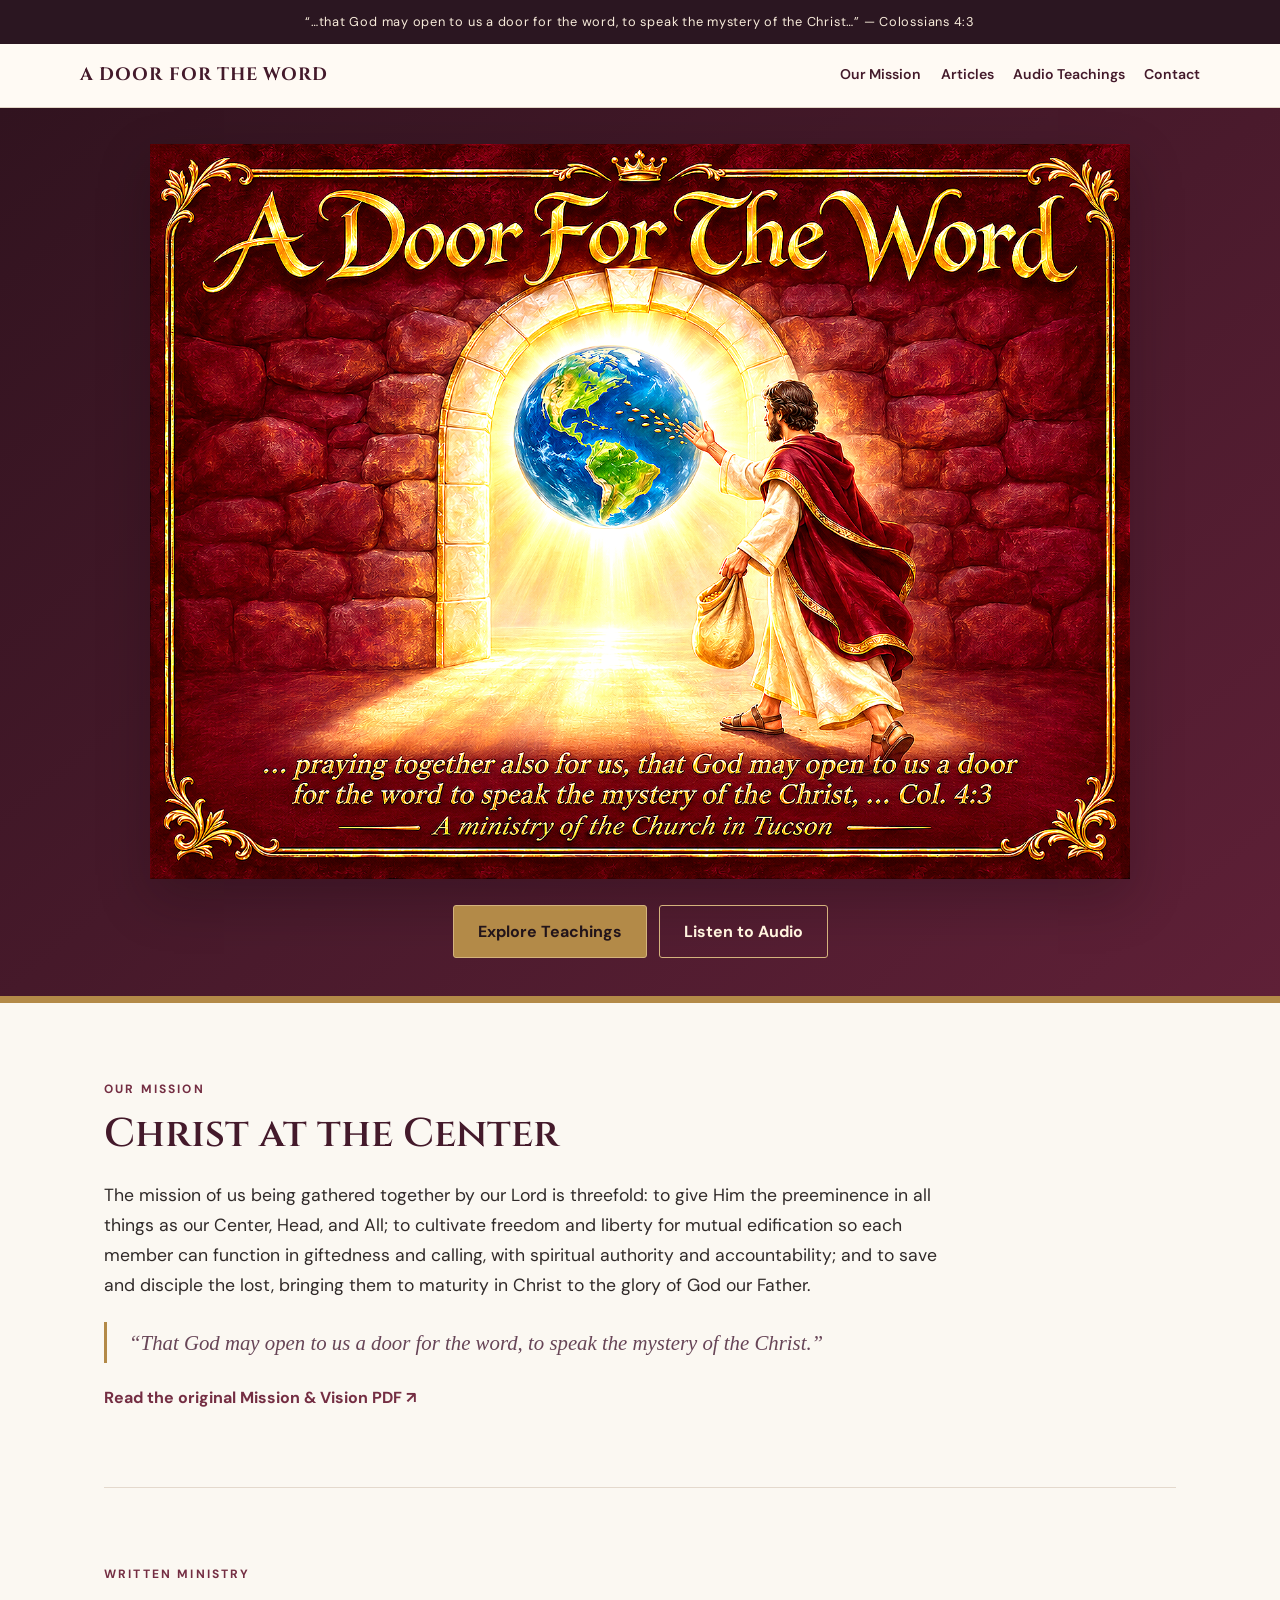
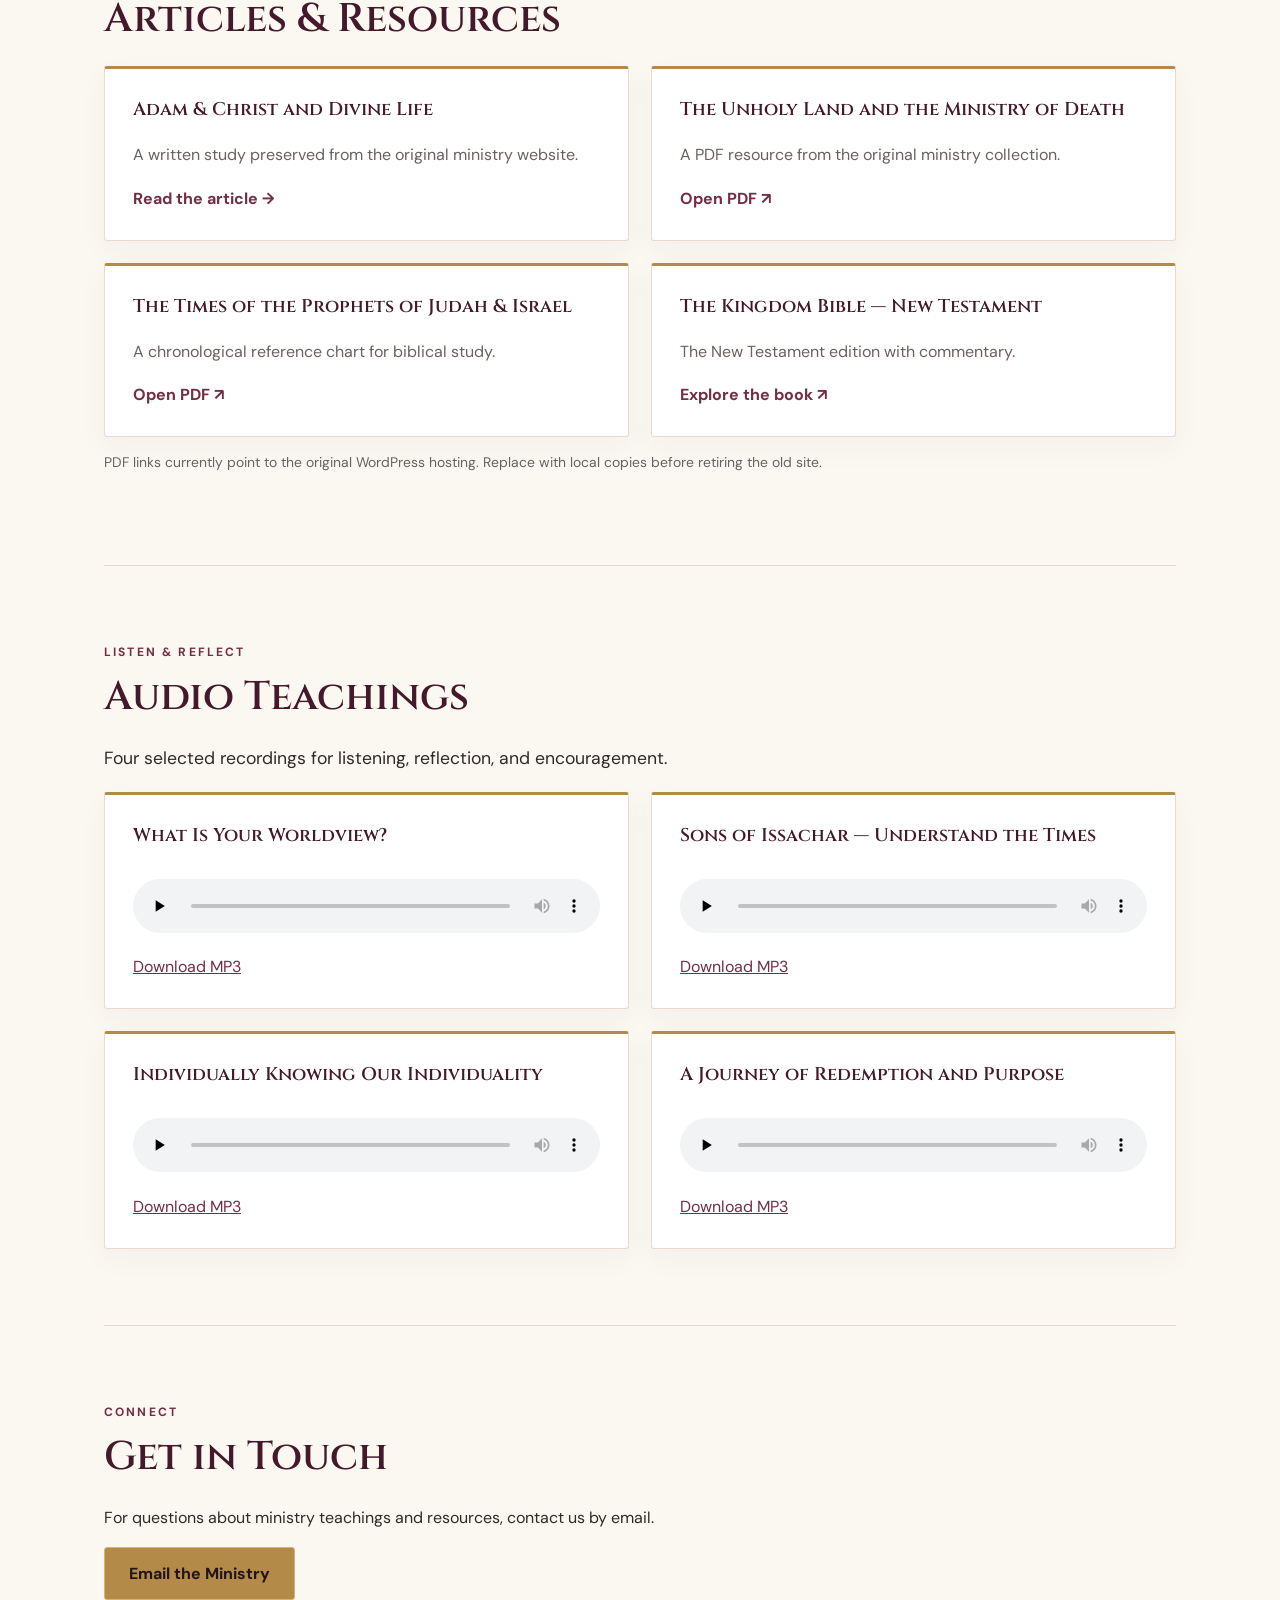
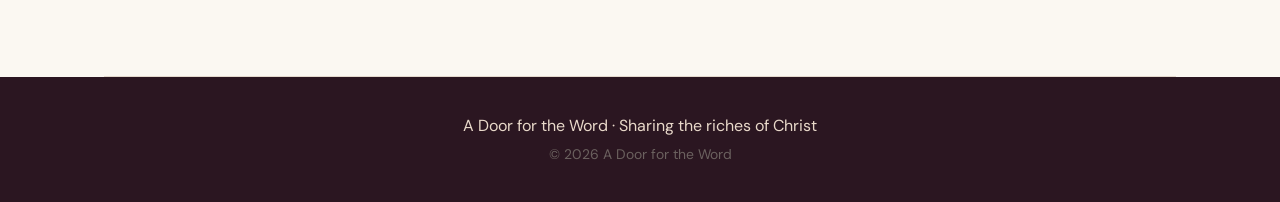
==== index.html @ f6f79b27 "Add files via upload" ====
<!doctype html><html lang="en"><head><meta charset="utf-8"><meta name="viewport" content="width=device-width,initial-scale=1"><title>A Door for the Word | Ministry Library</title><meta name="description" content="Biblical articles and audio teachings from A Door for the Word, sharing the riches of Christ."><link rel="stylesheet" href="styles.css"></head><body><div class="top">“…that God may open to us a door for the word, to speak the mystery of the Christ…” — Colossians 4:3</div><header class="nav"><div class="navin"><a class="brand" href="index.html">A DOOR FOR THE WORD</a><nav class="navlinks" aria-label="Main navigation"><a href="index.html#about">Our Mission</a><a href="index.html#teachings">Articles</a><a href="index.html#audio">Audio Teachings</a><a href="index.html#contact">Contact</a></nav></div></header><div class="hero hero-with-logo"><img class="hero-logo" src="adoorfortheword-logo.png" alt="A Door For The Word ministry logo: a gold-framed doorway opening toward the world, with Colossians 4:3: praying together also for us, that God may open to us a door for the word to speak the mystery of the Christ. A ministry of the Church in Tucson." width="1448" height="1086"><div class="hero-actions"><a class="btn" href="#teachings">Explore Teachings</a><a class="btn ghost" href="#audio">Listen to Audio</a></div></div><main><section id="about"><div class="section-kicker">Our mission</div><h2>Christ at the Center</h2><p class="lead">The mission of us being gathered together by our Lord is threefold: to give Him the preeminence in all things as our Center, Head, and All; to cultivate freedom and liberty for mutual edification so each member can function in giftedness and calling, with spiritual authority and accountability; and to save and disciple the lost, bringing them to maturity in Christ to the glory of God our Father.</p><p class="quote">“That God may open to us a door for the word, to speak the mystery of the Christ.”</p><a class="article-link" href="https://adoorfortheword.org/wp-content/uploads/2025/06/MissionstatementVision.pdf" target="_blank" rel="noopener">Read the original Mission & Vision PDF ↗</a></section><section id="teachings"><div class="section-kicker">Written ministry</div><h2>Articles & Resources</h2><div class="grid"><article class="card"><h3>Adam & Christ and Divine Life</h3><p>A written study preserved from the original ministry website.</p><a class="article-link" href="adam-and-christ.html">Read the article →</a></article><article class="card"><h3>The Unholy Land and the Ministry of Death</h3><p>A PDF resource from the original ministry collection.</p><a class="article-link" href="https://adoorfortheword.org/wp-content/uploads/2025/06/TheUnholylandandministryofDeath.pdf" target="_blank" rel="noopener">Open PDF ↗</a></article><article class="card"><h3>The Times of the Prophets of Judah & Israel</h3><p>A chronological reference chart for biblical study.</p><a class="article-link" href="https://adoorfortheword.org/wp-content/uploads/2025/06/Timelineoftheprophets.pdf" target="_blank" rel="noopener">Open PDF ↗</a></article><article class="card"><h3>The Kingdom Bible — New Testament</h3><p>The New Testament edition with commentary.</p><a class="article-link" href="https://authorreputationpress.com/bookstore/the-kingdom-bible-new-testament/" target="_blank" rel="noopener">Explore the book ↗</a></article></div><p class="small">PDF links currently point to the original WordPress hosting. Replace with local copies before retiring the old site.</p></section><section id="audio"><div class="section-kicker">Listen & reflect</div><h2>Audio Teachings</h2><p class="lead">Four selected recordings for listening, reflection, and encouragement.</p><div class="grid"><article class="card"><h3>What Is Your Worldview?</h3><audio controls preload="none"><source src="what-is-your-worldview.mp3" type="audio/mpeg">Your browser does not support audio playback.</audio><a href="what-is-your-worldview.mp3" download>Download MP3</a></article><article class="card"><h3>Sons of Issachar — Understand the Times</h3><audio controls preload="none"><source src="sons-of-issachar-understand-the-times.mp3" type="audio/mpeg">Your browser does not support audio playback.</audio><a href="sons-of-issachar-understand-the-times.mp3" download>Download MP3</a></article><article class="card"><h3>Individually Knowing Our Individuality</h3><audio controls preload="none"><source src="individually-knowing-our-individuality.mp3" type="audio/mpeg">Your browser does not support audio playback.</audio><a href="individually-knowing-our-individuality.mp3" download>Download MP3</a></article><article class="card"><h3>A Journey of Redemption and Purpose</h3><audio controls preload="none"><source src="a-journey-of-redemption-and-purpose.mp3" type="audio/mpeg">Your browser does not support audio playback.</audio><a href="a-journey-of-redemption-and-purpose.mp3" download>Download MP3</a></article></div></section><section id="contact"><div class="section-kicker">Connect</div><h2>Get in Touch</h2><p>For questions about ministry teachings and resources, contact us by email.</p><a class="btn" href="mailto:Altarlife@aol.com">Email the Ministry</a></section></main><footer class="footer">A Door for the Word · Sharing the riches of Christ<br><span class="small">© 2026 A Door for the Word</span></footer></body></html>
---- styles.css ----
@import url('https://fonts.googleapis.com/css2?family=Cinzel:wght@400;500;600;700&family=DM+Sans:wght@400;500;600;700&display=swap');
:root{--wine:#441a2b;--red:#742e43;--gold:#b38a48;--ink:#302a29;--cream:#fbf8f2;--muted:#6b615f}*{box-sizing:border-box}html{scroll-behavior:smooth}body{margin:0;background:var(--cream);font-family:'DM Sans',sans-serif;color:var(--ink);line-height:1.7}a{color:var(--red)}a:hover{color:#9b4d64}.top{background:#2b1621;color:#f8ecdb;padding:.7rem 5vw;text-align:center;font-size:.8rem;letter-spacing:.06em}.nav{background:#fffaf4;border-bottom:1px solid #e2d6c7;position:sticky;top:0;z-index:3}.navin{max-width:1160px;margin:auto;display:flex;justify-content:space-between;align-items:center;gap:1rem;padding:1rem 20px;flex-wrap:wrap}.brand{font-family:Cinzel,serif;font-weight:700;font-size:1.12rem;letter-spacing:.06em;text-decoration:none;color:var(--wine)}.navlinks{display:flex;gap:1.2rem;flex-wrap:wrap}.navlinks a{text-decoration:none;font-weight:600;font-size:.88rem;color:var(--wine)}.hero{background:radial-gradient(ellipse at 72% 12%,#8c5363 0%,transparent 35%),linear-gradient(130deg,#341522,#5d2539);color:#fff4de;padding:100px 24px 95px;text-align:center;border-bottom:7px solid var(--gold)}.eyebrow{letter-spacing:.25em;text-transform:uppercase;font-size:.8rem;color:#e6c991;font-weight:700}.hero h1{font:600 clamp(2.5rem,6vw,5.2rem)/1.17 Cinzel,serif;margin:20px 0 10px}.hero p{max-width:720px;margin:15px auto 32px;font-size:1.1rem;color:#f2e6dd}.btn{display:inline-block;background:var(--gold);color:#22141a!important;padding:12px 24px;text-decoration:none;border-radius:3px;font-weight:700;border:1px solid #d4b37d}.btn.ghost{background:transparent;color:#fff4de!important;margin-left:10px}main{max-width:1120px;margin:auto;padding:0 24px}section{padding:76px 0;border-bottom:1px solid #e4d9cd}h2{font:600 clamp(1.7rem,4vw,2.5rem) Cinzel,serif;color:var(--wine);margin:8px 0 20px}.section-kicker{font-size:.75rem;color:var(--red);font-weight:700;letter-spacing:.18em;text-transform:uppercase}.lead{font-size:1.1rem;max-width:850px}.grid{display:grid;grid-template-columns:repeat(2,minmax(0,1fr));gap:22px}.card{background:white;border:1px solid #e7dace;padding:28px;border-top:3px solid var(--gold);box-shadow:0 10px 30px #3215210a;border-radius:3px}.card h3{font:600 1.15rem Cinzel,serif;color:var(--wine);line-height:1.4;margin-top:0}.card p{color:var(--muted)}audio{width:100%;margin:12px 0}.small{font-size:.87rem;color:var(--muted)}.article-link{font-weight:700;text-decoration:none}.quote{border-left:3px solid var(--gold);padding:4px 0 4px 22px;font:italic 1.3rem/1.6 Georgia,serif;color:#674557;max-width:780px}.footer{padding:35px 20px;text-align:center;background:#2b1621;color:#e9d9ca}.footer a{color:#e7c583}.article{max-width:820px;margin:auto}.article img{max-width:100%;height:auto}.article p{margin:1em 0}.article h2,.article h3{font-family:Cinzel,serif;color:var(--wine);line-height:1.3}.article blockquote{border-left:3px solid var(--gold);padding-left:18px;margin-left:0}.back{margin:30px 0;display:inline-block}.note{background:#f7eee4;padding:12px 18px;border-left:3px solid var(--gold)}@media(max-width:730px){.grid{grid-template-columns:1fr}.hero{padding:65px 20px}.navin{justify-content:center}.navlinks{justify-content:center;gap:.75rem}section{padding:52px 0}.btn.ghost{margin:10px 0 0}}

/* Approved A Door For The Word logo — full artwork, uncropped */
.hero-with-logo { padding: 36px 20px 38px; background: linear-gradient(140deg, #31131f, #5f2037); }
.hero-logo { display: block; width: min(100%, 980px); height: auto; margin: 0 auto; box-shadow: 0 20px 48px rgba(19, 6, 12, .25); }
.hero-actions { margin: 26px auto 0; display: flex; justify-content: center; flex-wrap: wrap; gap: 12px; }
.hero-actions .btn.ghost { margin: 0; }
@media(max-width:730px) { .hero-with-logo { padding: 18px 12px 26px; } .hero-actions { margin-top: 20px; } .hero-actions .btn { margin: 0; } }
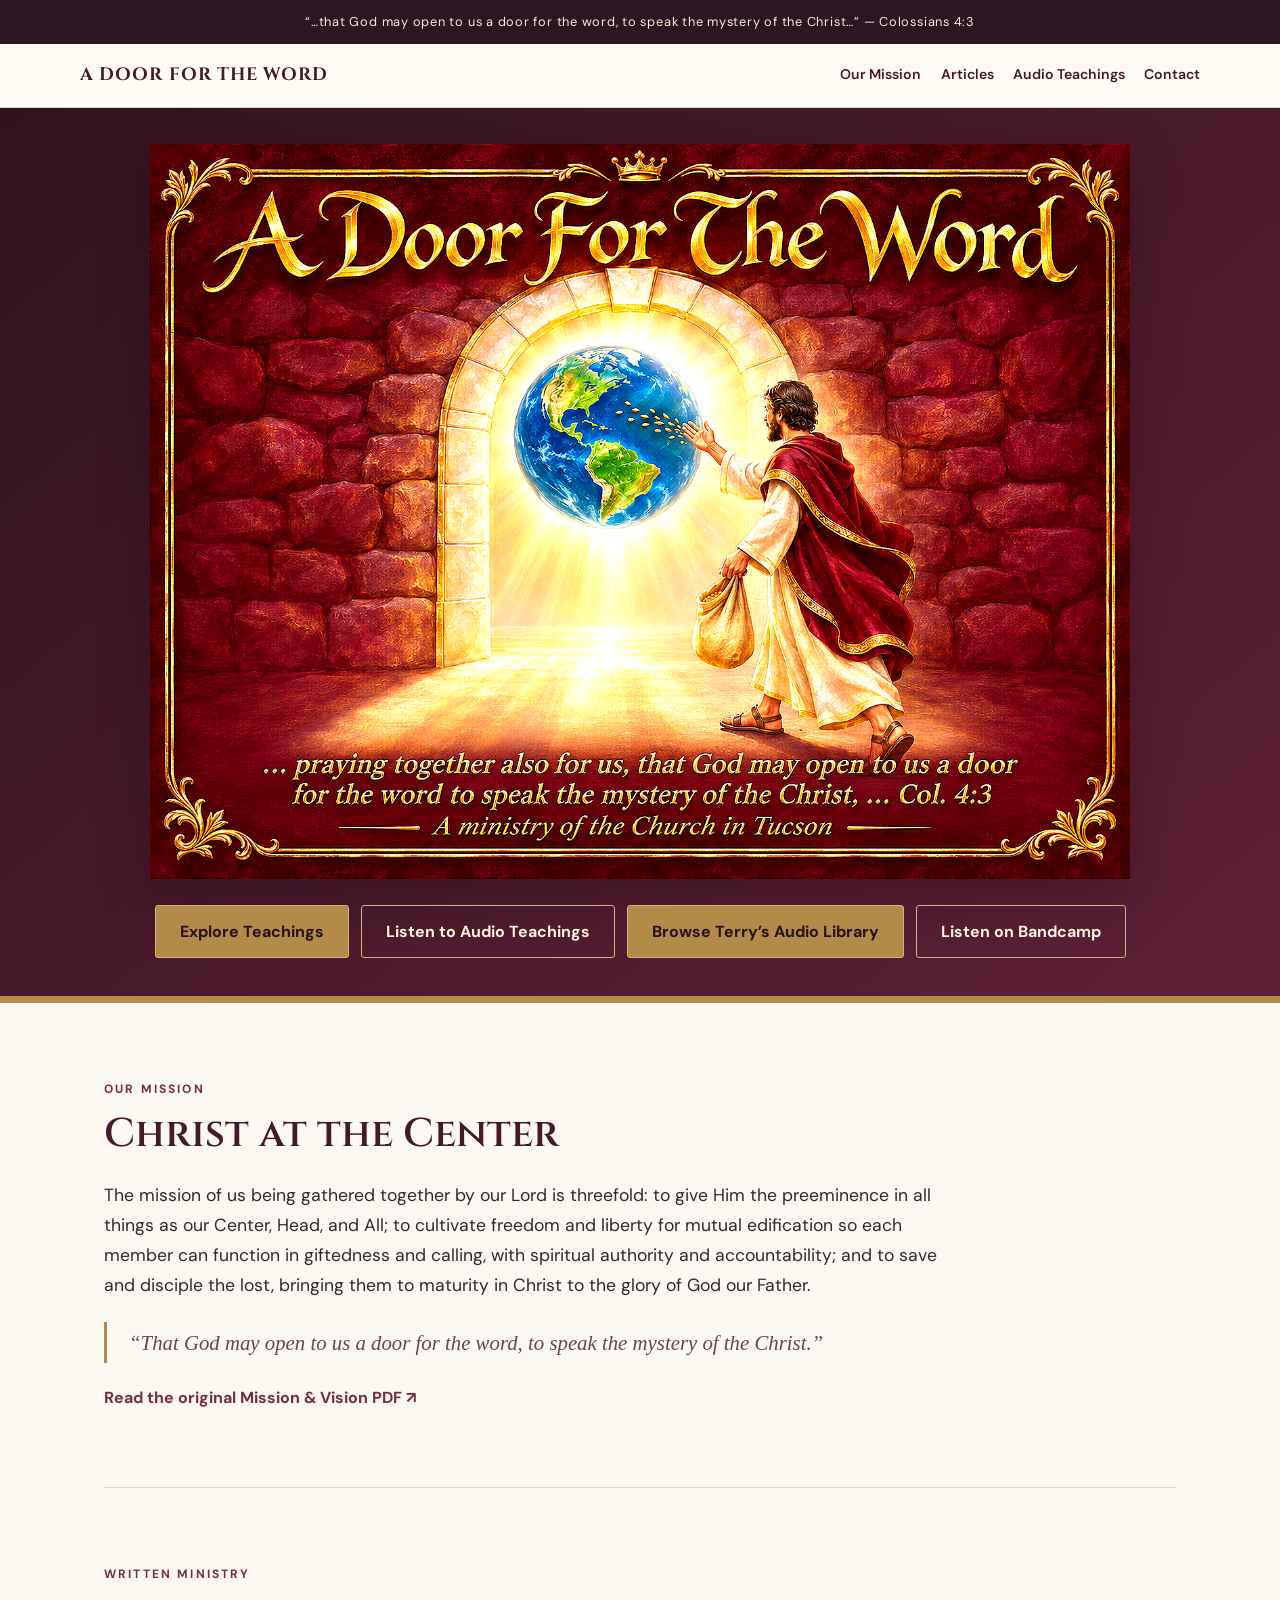
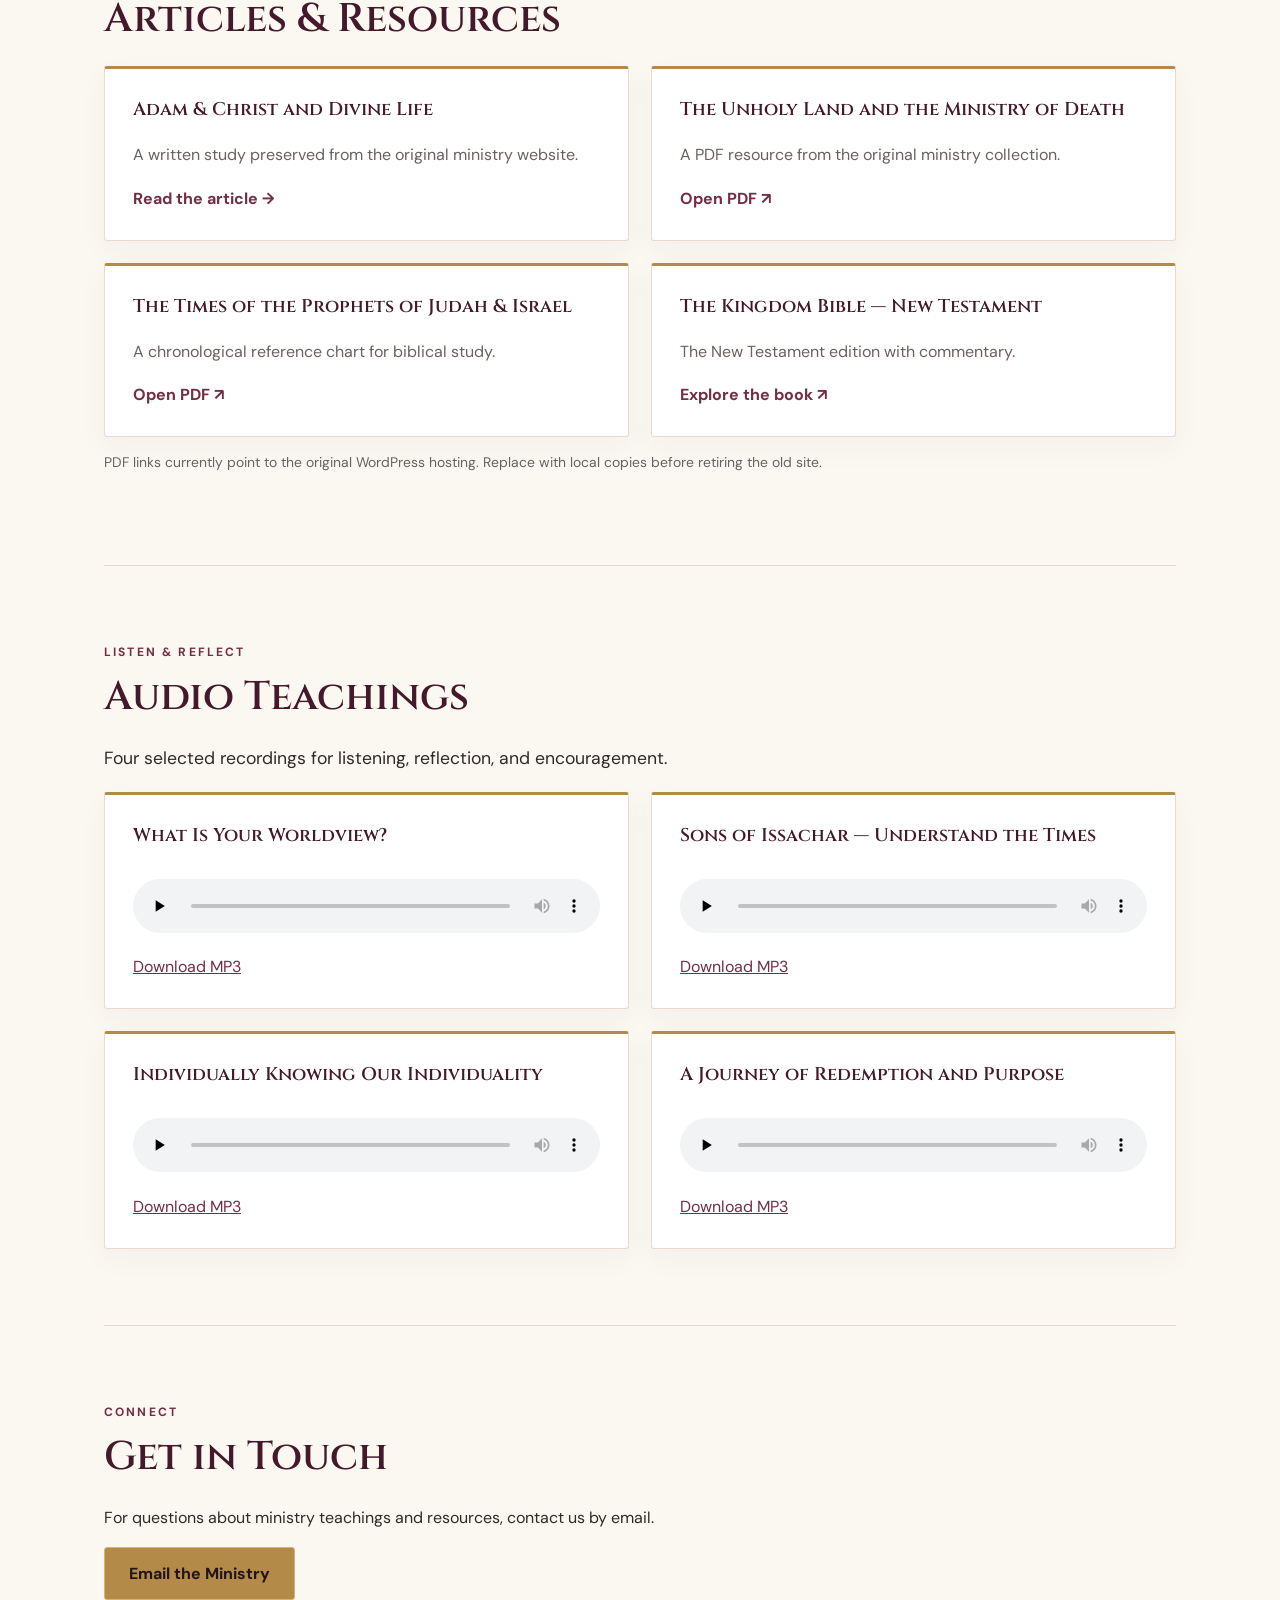
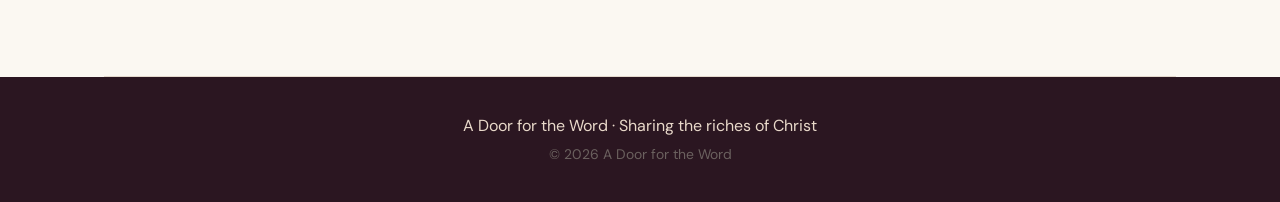
==== commit 37cd0a0c: "Add files via upload" ====
--- a/index.html
+++ b/index.html
@@ -1 +1,3 @@
-<!doctype html><html lang="en"><head><meta charset="utf-8"><meta name="viewport" content="width=device-width,initial-scale=1"><title>A Door for the Word | Ministry Library</title><meta name="description" content="Biblical articles and audio teachings from A Door for the Word, sharing the riches of Christ."><link rel="stylesheet" href="styles.css"></head><body><div class="top">“…that God may open to us a door for the word, to speak the mystery of the Christ…” — Colossians 4:3</div><header class="nav"><div class="navin"><a class="brand" href="index.html">A DOOR FOR THE WORD</a><nav class="navlinks" aria-label="Main navigation"><a href="index.html#about">Our Mission</a><a href="index.html#teachings">Articles</a><a href="index.html#audio">Audio Teachings</a><a href="index.html#contact">Contact</a></nav></div></header><div class="hero hero-with-logo"><img class="hero-logo" src="adoorfortheword-logo.png" alt="A Door For The Word ministry logo: a gold-framed doorway opening toward the world, with Colossians 4:3: praying together also for us, that God may open to us a door for the word to speak the mystery of the Christ. A ministry of the Church in Tucson." width="1448" height="1086"><div class="hero-actions"><a class="btn" href="#teachings">Explore Teachings</a><a class="btn ghost" href="#audio">Listen to Audio</a></div></div><main><section id="about"><div class="section-kicker">Our mission</div><h2>Christ at the Center</h2><p class="lead">The mission of us being gathered together by our Lord is threefold: to give Him the preeminence in all things as our Center, Head, and All; to cultivate freedom and liberty for mutual edification so each member can function in giftedness and calling, with spiritual authority and accountability; and to save and disciple the lost, bringing them to maturity in Christ to the glory of God our Father.</p><p class="quote">“That God may open to us a door for the word, to speak the mystery of the Christ.”</p><a class="article-link" href="https://adoorfortheword.org/wp-content/uploads/2025/06/MissionstatementVision.pdf" target="_blank" rel="noopener">Read the original Mission & Vision PDF ↗</a></section><section id="teachings"><div class="section-kicker">Written ministry</div><h2>Articles & Resources</h2><div class="grid"><article class="card"><h3>Adam & Christ and Divine Life</h3><p>A written study preserved from the original ministry website.</p><a class="article-link" href="adam-and-christ.html">Read the article →</a></article><article class="card"><h3>The Unholy Land and the Ministry of Death</h3><p>A PDF resource from the original ministry collection.</p><a class="article-link" href="https://adoorfortheword.org/wp-content/uploads/2025/06/TheUnholylandandministryofDeath.pdf" target="_blank" rel="noopener">Open PDF ↗</a></article><article class="card"><h3>The Times of the Prophets of Judah & Israel</h3><p>A chronological reference chart for biblical study.</p><a class="article-link" href="https://adoorfortheword.org/wp-content/uploads/2025/06/Timelineoftheprophets.pdf" target="_blank" rel="noopener">Open PDF ↗</a></article><article class="card"><h3>The Kingdom Bible — New Testament</h3><p>The New Testament edition with commentary.</p><a class="article-link" href="https://authorreputationpress.com/bookstore/the-kingdom-bible-new-testament/" target="_blank" rel="noopener">Explore the book ↗</a></article></div><p class="small">PDF links currently point to the original WordPress hosting. Replace with local copies before retiring the old site.</p></section><section id="audio"><div class="section-kicker">Listen & reflect</div><h2>Audio Teachings</h2><p class="lead">Four selected recordings for listening, reflection, and encouragement.</p><div class="grid"><article class="card"><h3>What Is Your Worldview?</h3><audio controls preload="none"><source src="what-is-your-worldview.mp3" type="audio/mpeg">Your browser does not support audio playback.</audio><a href="what-is-your-worldview.mp3" download>Download MP3</a></article><article class="card"><h3>Sons of Issachar — Understand the Times</h3><audio controls preload="none"><source src="sons-of-issachar-understand-the-times.mp3" type="audio/mpeg">Your browser does not support audio playback.</audio><a href="sons-of-issachar-understand-the-times.mp3" download>Download MP3</a></article><article class="card"><h3>Individually Knowing Our Individuality</h3><audio controls preload="none"><source src="individually-knowing-our-individuality.mp3" type="audio/mpeg">Your browser does not support audio playback.</audio><a href="individually-knowing-our-individuality.mp3" download>Download MP3</a></article><article class="card"><h3>A Journey of Redemption and Purpose</h3><audio controls preload="none"><source src="a-journey-of-redemption-and-purpose.mp3" type="audio/mpeg">Your browser does not support audio playback.</audio><a href="a-journey-of-redemption-and-purpose.mp3" download>Download MP3</a></article></div></section><section id="contact"><div class="section-kicker">Connect</div><h2>Get in Touch</h2><p>For questions about ministry teachings and resources, contact us by email.</p><a class="btn" href="mailto:Altarlife@aol.com">Email the Ministry</a></section></main><footer class="footer">A Door for the Word · Sharing the riches of Christ<br><span class="small">© 2026 A Door for the Word</span></footer></body></html>+<!doctype html><html lang="en"><head><meta charset="utf-8"><meta name="viewport" content="width=device-width,initial-scale=1"><title>A Door for the Word | Ministry Library</title><meta name="description" content="Biblical articles and audio teachings from A Door for the Word, sharing the riches of Christ."><link rel="stylesheet" href="styles.css"></head><body><div class="top">“…that God may open to us a door for the word, to speak the mystery of the Christ…” — Colossians 4:3</div><header class="nav"><div class="navin"><a class="brand" href="index.html">A DOOR FOR THE WORD</a><nav class="navlinks" aria-label="Main navigation"><a href="index.html#about">Our Mission</a><a href="index.html#teachings">Articles</a><a href="index.html#audio">Audio Teachings</a><a href="index.html#contact">Contact</a></nav></div></header><div class="hero hero-with-logo"><img class="hero-logo" src="adoorfortheword-logo.png" alt="A Door For The Word ministry logo: a gold-framed doorway opening toward the world, with Colossians 4:3: praying together also for us, that God may open to us a door for the word to speak the mystery of the Christ. A ministry of the Church in Tucson." width="1448" height="1086"><div class="hero-actions"><a class="btn" href="#teachings">Explore Teachings</a><a class="btn ghost" href="#audio">Listen to Audio Teachings</a>
+<a class="btn" href="https://terrykashlibrary.com/library.html">Browse Terry’s Audio Library</a>
+<a class="btn ghost" href="https://terrykash.bandcamp.com/">Listen on Bandcamp</a></div></div><main><section id="about"><div class="section-kicker">Our mission</div><h2>Christ at the Center</h2><p class="lead">The mission of us being gathered together by our Lord is threefold: to give Him the preeminence in all things as our Center, Head, and All; to cultivate freedom and liberty for mutual edification so each member can function in giftedness and calling, with spiritual authority and accountability; and to save and disciple the lost, bringing them to maturity in Christ to the glory of God our Father.</p><p class="quote">“That God may open to us a door for the word, to speak the mystery of the Christ.”</p><a class="article-link" href="https://adoorfortheword.org/wp-content/uploads/2025/06/MissionstatementVision.pdf" target="_blank" rel="noopener">Read the original Mission & Vision PDF ↗</a></section><section id="teachings"><div class="section-kicker">Written ministry</div><h2>Articles & Resources</h2><div class="grid"><article class="card"><h3>Adam & Christ and Divine Life</h3><p>A written study preserved from the original ministry website.</p><a class="article-link" href="adam-and-christ.html">Read the article →</a></article><article class="card"><h3>The Unholy Land and the Ministry of Death</h3><p>A PDF resource from the original ministry collection.</p><a class="article-link" href="https://adoorfortheword.org/wp-content/uploads/2025/06/TheUnholylandandministryofDeath.pdf" target="_blank" rel="noopener">Open PDF ↗</a></article><article class="card"><h3>The Times of the Prophets of Judah & Israel</h3><p>A chronological reference chart for biblical study.</p><a class="article-link" href="https://adoorfortheword.org/wp-content/uploads/2025/06/Timelineoftheprophets.pdf" target="_blank" rel="noopener">Open PDF ↗</a></article><article class="card"><h3>The Kingdom Bible — New Testament</h3><p>The New Testament edition with commentary.</p><a class="article-link" href="https://authorreputationpress.com/bookstore/the-kingdom-bible-new-testament/" target="_blank" rel="noopener">Explore the book ↗</a></article></div><p class="small">PDF links currently point to the original WordPress hosting. Replace with local copies before retiring the old site.</p></section><section id="audio"><div class="section-kicker">Listen & reflect</div><h2>Audio Teachings</h2><p class="lead">Four selected recordings for listening, reflection, and encouragement.</p><div class="grid"><article class="card"><h3>What Is Your Worldview?</h3><audio controls preload="none"><source src="what-is-your-worldview.mp3" type="audio/mpeg">Your browser does not support audio playback.</audio><a href="what-is-your-worldview.mp3" download>Download MP3</a></article><article class="card"><h3>Sons of Issachar — Understand the Times</h3><audio controls preload="none"><source src="sons-of-issachar-understand-the-times.mp3" type="audio/mpeg">Your browser does not support audio playback.</audio><a href="sons-of-issachar-understand-the-times.mp3" download>Download MP3</a></article><article class="card"><h3>Individually Knowing Our Individuality</h3><audio controls preload="none"><source src="individually-knowing-our-individuality.mp3" type="audio/mpeg">Your browser does not support audio playback.</audio><a href="individually-knowing-our-individuality.mp3" download>Download MP3</a></article><article class="card"><h3>A Journey of Redemption and Purpose</h3><audio controls preload="none"><source src="a-journey-of-redemption-and-purpose.mp3" type="audio/mpeg">Your browser does not support audio playback.</audio><a href="a-journey-of-redemption-and-purpose.mp3" download>Download MP3</a></article></div></section><section id="contact"><div class="section-kicker">Connect</div><h2>Get in Touch</h2><p>For questions about ministry teachings and resources, contact us by email.</p><a class="btn" href="mailto:Altarlife@aol.com">Email the Ministry</a></section></main><footer class="footer">A Door for the Word · Sharing the riches of Christ<br><span class="small">© 2026 A Door for the Word</span></footer></body></html>
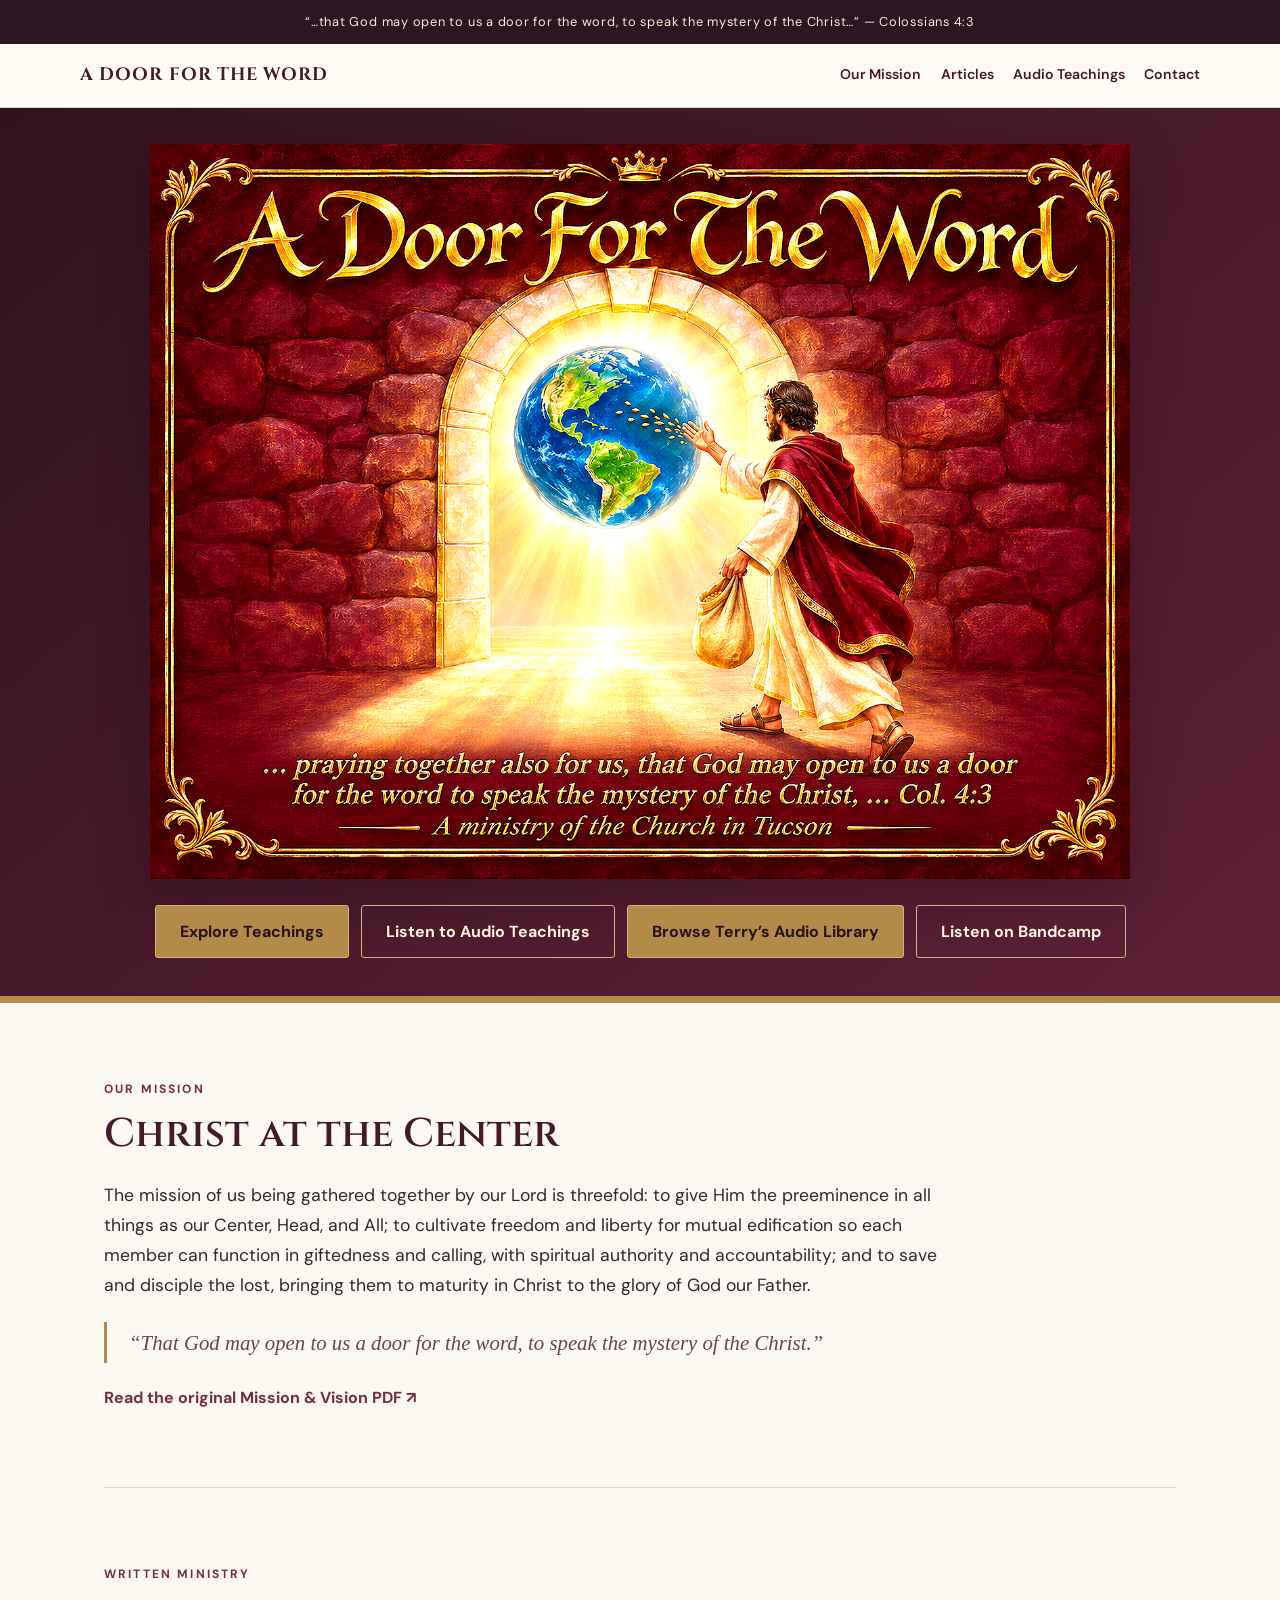
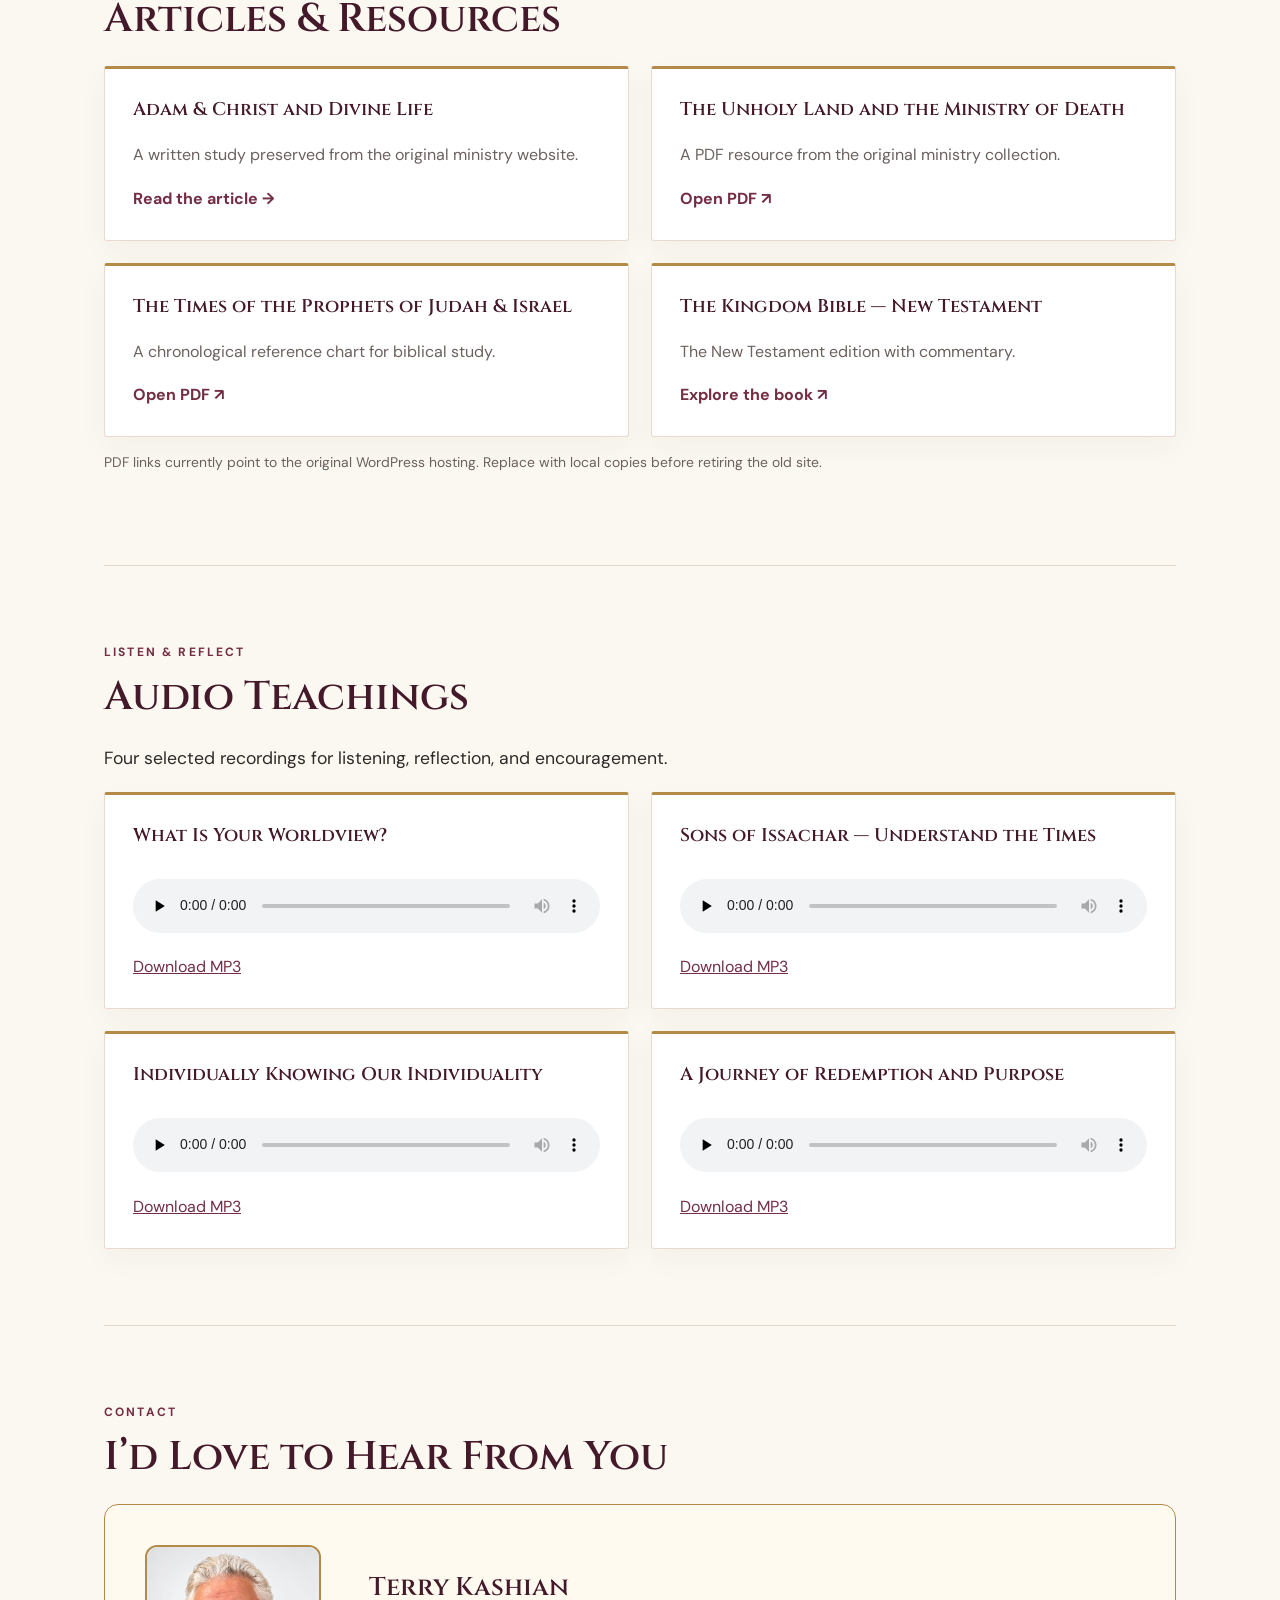
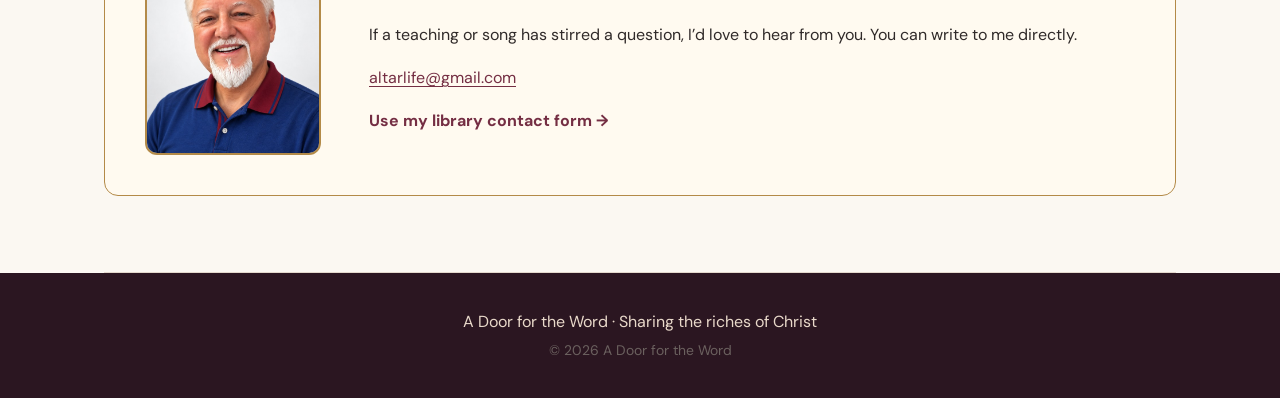
==== commit de22224d: "Add files via upload" ====
--- a/index.html
+++ b/index.html
@@ -1,3 +1,20 @@
-<!doctype html><html lang="en"><head><meta charset="utf-8"><meta name="viewport" content="width=device-width,initial-scale=1"><title>A Door for the Word | Ministry Library</title><meta name="description" content="Biblical articles and audio teachings from A Door for the Word, sharing the riches of Christ."><link rel="stylesheet" href="styles.css"></head><body><div class="top">“…that God may open to us a door for the word, to speak the mystery of the Christ…” — Colossians 4:3</div><header class="nav"><div class="navin"><a class="brand" href="index.html">A DOOR FOR THE WORD</a><nav class="navlinks" aria-label="Main navigation"><a href="index.html#about">Our Mission</a><a href="index.html#teachings">Articles</a><a href="index.html#audio">Audio Teachings</a><a href="index.html#contact">Contact</a></nav></div></header><div class="hero hero-with-logo"><img class="hero-logo" src="adoorfortheword-logo.png" alt="A Door For The Word ministry logo: a gold-framed doorway opening toward the world, with Colossians 4:3: praying together also for us, that God may open to us a door for the word to speak the mystery of the Christ. A ministry of the Church in Tucson." width="1448" height="1086"><div class="hero-actions"><a class="btn" href="#teachings">Explore Teachings</a><a class="btn ghost" href="#audio">Listen to Audio Teachings</a>
+<!doctype html><html lang="en"><head><meta charset="utf-8"><meta name="viewport" content="width=device-width,initial-scale=1"><title>A Door for the Word | Ministry Library</title><meta name="description" content="Biblical articles and audio teachings from A Door for the Word, sharing the riches of Christ."><link rel="stylesheet" href="styles.css"><style>
+#contact { scroll-margin-top: 7rem; }
+.contact-profile { display:flex; align-items:center; flex-wrap:wrap; gap:clamp(1.25rem,4vw,3rem); background:#fffaf0; border:1px solid var(--gold); border-radius:14px; padding:clamp(1rem,4vw,2.5rem); }
+.contact-portrait { width:176px; max-width:100%; height:auto; border:2px solid var(--gold); border-radius:12px; }
+.contact-details { min-width:0; flex:1 1 19rem; }
+.contact-details a { overflow-wrap:anywhere; text-underline-offset:.2em; }
+.contact-details h3 { margin:.25rem 0; color:var(--wine); font:600 1.6rem Cinzel,serif; }
+</style></head><body><div class="top">“…that God may open to us a door for the word, to speak the mystery of the Christ…” — Colossians 4:3</div><header class="nav"><div class="navin"><a class="brand" href="index.html">A DOOR FOR THE WORD</a><nav class="navlinks" aria-label="Main navigation"><a href="index.html#about">Our Mission</a><a href="index.html#teachings">Articles</a><a href="index.html#audio">Audio Teachings</a><a href="index.html#contact">Contact</a></nav></div></header><div class="hero hero-with-logo"><img class="hero-logo" src="adoorfortheword-logo.png" alt="A Door For The Word ministry logo: a gold-framed doorway opening toward the world, with Colossians 4:3: praying together also for us, that God may open to us a door for the word to speak the mystery of the Christ. A ministry of the Church in Tucson." width="1448" height="1086"><div class="hero-actions"><a class="btn" href="#teachings">Explore Teachings</a><a class="btn ghost" href="#audio">Listen to Audio Teachings</a>
 <a class="btn" href="https://terrykashlibrary.com/library.html">Browse Terry’s Audio Library</a>
-<a class="btn ghost" href="https://terrykash.bandcamp.com/">Listen on Bandcamp</a></div></div><main><section id="about"><div class="section-kicker">Our mission</div><h2>Christ at the Center</h2><p class="lead">The mission of us being gathered together by our Lord is threefold: to give Him the preeminence in all things as our Center, Head, and All; to cultivate freedom and liberty for mutual edification so each member can function in giftedness and calling, with spiritual authority and accountability; and to save and disciple the lost, bringing them to maturity in Christ to the glory of God our Father.</p><p class="quote">“That God may open to us a door for the word, to speak the mystery of the Christ.”</p><a class="article-link" href="https://adoorfortheword.org/wp-content/uploads/2025/06/MissionstatementVision.pdf" target="_blank" rel="noopener">Read the original Mission & Vision PDF ↗</a></section><section id="teachings"><div class="section-kicker">Written ministry</div><h2>Articles & Resources</h2><div class="grid"><article class="card"><h3>Adam & Christ and Divine Life</h3><p>A written study preserved from the original ministry website.</p><a class="article-link" href="adam-and-christ.html">Read the article →</a></article><article class="card"><h3>The Unholy Land and the Ministry of Death</h3><p>A PDF resource from the original ministry collection.</p><a class="article-link" href="https://adoorfortheword.org/wp-content/uploads/2025/06/TheUnholylandandministryofDeath.pdf" target="_blank" rel="noopener">Open PDF ↗</a></article><article class="card"><h3>The Times of the Prophets of Judah & Israel</h3><p>A chronological reference chart for biblical study.</p><a class="article-link" href="https://adoorfortheword.org/wp-content/uploads/2025/06/Timelineoftheprophets.pdf" target="_blank" rel="noopener">Open PDF ↗</a></article><article class="card"><h3>The Kingdom Bible — New Testament</h3><p>The New Testament edition with commentary.</p><a class="article-link" href="https://authorreputationpress.com/bookstore/the-kingdom-bible-new-testament/" target="_blank" rel="noopener">Explore the book ↗</a></article></div><p class="small">PDF links currently point to the original WordPress hosting. Replace with local copies before retiring the old site.</p></section><section id="audio"><div class="section-kicker">Listen & reflect</div><h2>Audio Teachings</h2><p class="lead">Four selected recordings for listening, reflection, and encouragement.</p><div class="grid"><article class="card"><h3>What Is Your Worldview?</h3><audio controls preload="none"><source src="what-is-your-worldview.mp3" type="audio/mpeg">Your browser does not support audio playback.</audio><a href="what-is-your-worldview.mp3" download>Download MP3</a></article><article class="card"><h3>Sons of Issachar — Understand the Times</h3><audio controls preload="none"><source src="sons-of-issachar-understand-the-times.mp3" type="audio/mpeg">Your browser does not support audio playback.</audio><a href="sons-of-issachar-understand-the-times.mp3" download>Download MP3</a></article><article class="card"><h3>Individually Knowing Our Individuality</h3><audio controls preload="none"><source src="individually-knowing-our-individuality.mp3" type="audio/mpeg">Your browser does not support audio playback.</audio><a href="individually-knowing-our-individuality.mp3" download>Download MP3</a></article><article class="card"><h3>A Journey of Redemption and Purpose</h3><audio controls preload="none"><source src="a-journey-of-redemption-and-purpose.mp3" type="audio/mpeg">Your browser does not support audio playback.</audio><a href="a-journey-of-redemption-and-purpose.mp3" download>Download MP3</a></article></div></section><section id="contact"><div class="section-kicker">Connect</div><h2>Get in Touch</h2><p>For questions about ministry teachings and resources, contact us by email.</p><a class="btn" href="mailto:Altarlife@aol.com">Email the Ministry</a></section></main><footer class="footer">A Door for the Word · Sharing the riches of Christ<br><span class="small">© 2026 A Door for the Word</span></footer></body></html>+<a class="btn ghost" href="https://terrykash.bandcamp.com/">Listen on Bandcamp</a></div></div><main><section id="about"><div class="section-kicker">Our mission</div><h2>Christ at the Center</h2><p class="lead">The mission of us being gathered together by our Lord is threefold: to give Him the preeminence in all things as our Center, Head, and All; to cultivate freedom and liberty for mutual edification so each member can function in giftedness and calling, with spiritual authority and accountability; and to save and disciple the lost, bringing them to maturity in Christ to the glory of God our Father.</p><p class="quote">“That God may open to us a door for the word, to speak the mystery of the Christ.”</p><a class="article-link" href="https://adoorfortheword.org/wp-content/uploads/2025/06/MissionstatementVision.pdf" target="_blank" rel="noopener">Read the original Mission & Vision PDF ↗</a></section><section id="teachings"><div class="section-kicker">Written ministry</div><h2>Articles & Resources</h2><div class="grid"><article class="card"><h3>Adam & Christ and Divine Life</h3><p>A written study preserved from the original ministry website.</p><a class="article-link" href="adam-and-christ.html">Read the article →</a></article><article class="card"><h3>The Unholy Land and the Ministry of Death</h3><p>A PDF resource from the original ministry collection.</p><a class="article-link" href="https://adoorfortheword.org/wp-content/uploads/2025/06/TheUnholylandandministryofDeath.pdf" target="_blank" rel="noopener">Open PDF ↗</a></article><article class="card"><h3>The Times of the Prophets of Judah & Israel</h3><p>A chronological reference chart for biblical study.</p><a class="article-link" href="https://adoorfortheword.org/wp-content/uploads/2025/06/Timelineoftheprophets.pdf" target="_blank" rel="noopener">Open PDF ↗</a></article><article class="card"><h3>The Kingdom Bible — New Testament</h3><p>The New Testament edition with commentary.</p><a class="article-link" href="https://authorreputationpress.com/bookstore/the-kingdom-bible-new-testament/" target="_blank" rel="noopener">Explore the book ↗</a></article></div><p class="small">PDF links currently point to the original WordPress hosting. Replace with local copies before retiring the old site.</p></section><section id="audio"><div class="section-kicker">Listen & reflect</div><h2>Audio Teachings</h2><p class="lead">Four selected recordings for listening, reflection, and encouragement.</p><div class="grid"><article class="card"><h3>What Is Your Worldview?</h3><audio controls preload="none"><source src="what-is-your-worldview.mp3" type="audio/mpeg">Your browser does not support audio playback.</audio><a href="what-is-your-worldview.mp3" download>Download MP3</a></article><article class="card"><h3>Sons of Issachar — Understand the Times</h3><audio controls preload="none"><source src="sons-of-issachar-understand-the-times.mp3" type="audio/mpeg">Your browser does not support audio playback.</audio><a href="sons-of-issachar-understand-the-times.mp3" download>Download MP3</a></article><article class="card"><h3>Individually Knowing Our Individuality</h3><audio controls preload="none"><source src="individually-knowing-our-individuality.mp3" type="audio/mpeg">Your browser does not support audio playback.</audio><a href="individually-knowing-our-individuality.mp3" download>Download MP3</a></article><article class="card"><h3>A Journey of Redemption and Purpose</h3><audio controls preload="none"><source src="a-journey-of-redemption-and-purpose.mp3" type="audio/mpeg">Your browser does not support audio playback.</audio><a href="a-journey-of-redemption-and-purpose.mp3" download>Download MP3</a></article></div></section><section id="contact" aria-labelledby="contact-heading">
+<div class="section-kicker">Contact</div>
+<h2 id="contact-heading">I’d Love to Hear From You</h2>
+<div class="contact-profile">
+<img class="contact-portrait" src="[data-uri]" alt="Terry Kashian" width="600" height="720" />
+<div class="contact-details">
+<h3>Terry Kashian</h3>
+<p>If a teaching or song has stirred a question, I’d love to hear from you. You can write to me directly.</p>
+<p><a href="mailto:altarlife@gmail.com">altarlife@gmail.com</a></p>
+<a class="article-link" href="https://terrykashlibrary.com/Contact.html">Use my library contact form →</a>
+</div></div></section></main><footer class="footer">A Door for the Word · Sharing the riches of Christ<br><span class="small">© 2026 A Door for the Word</span></footer></body></html>
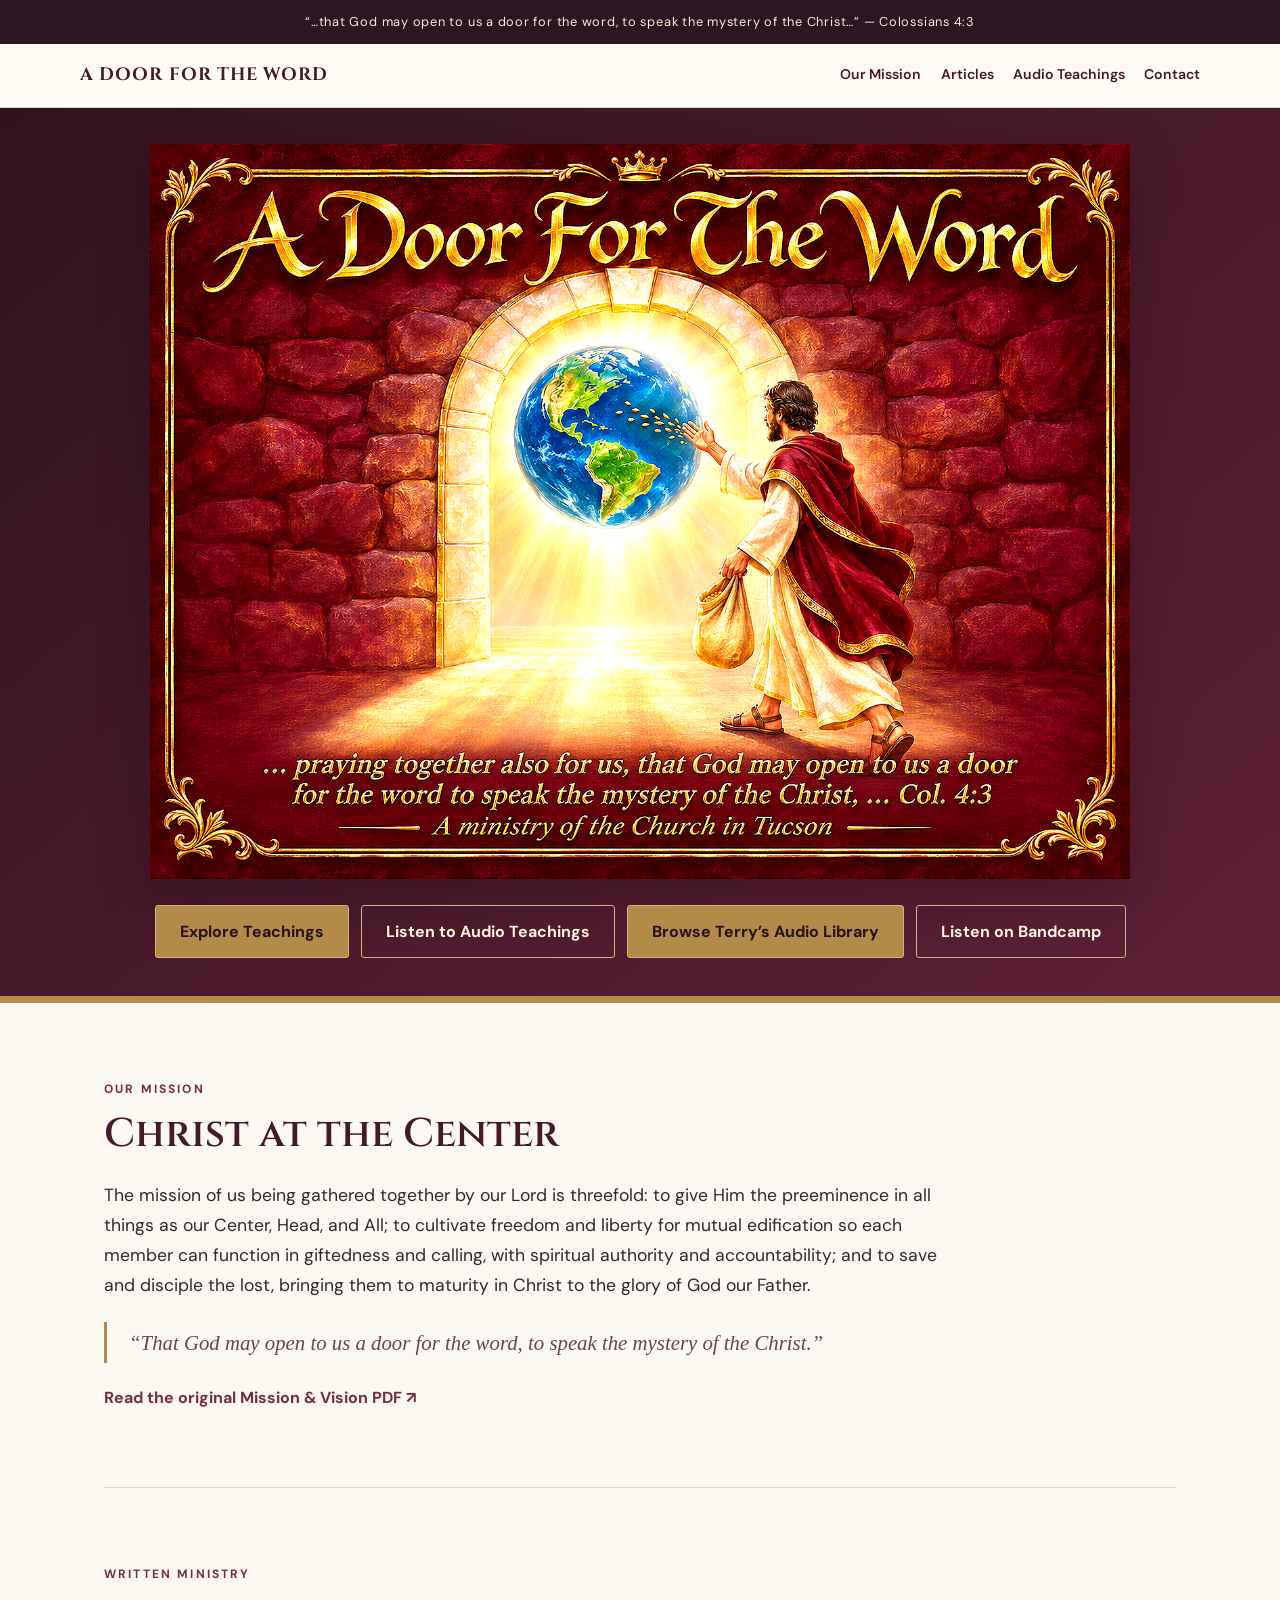
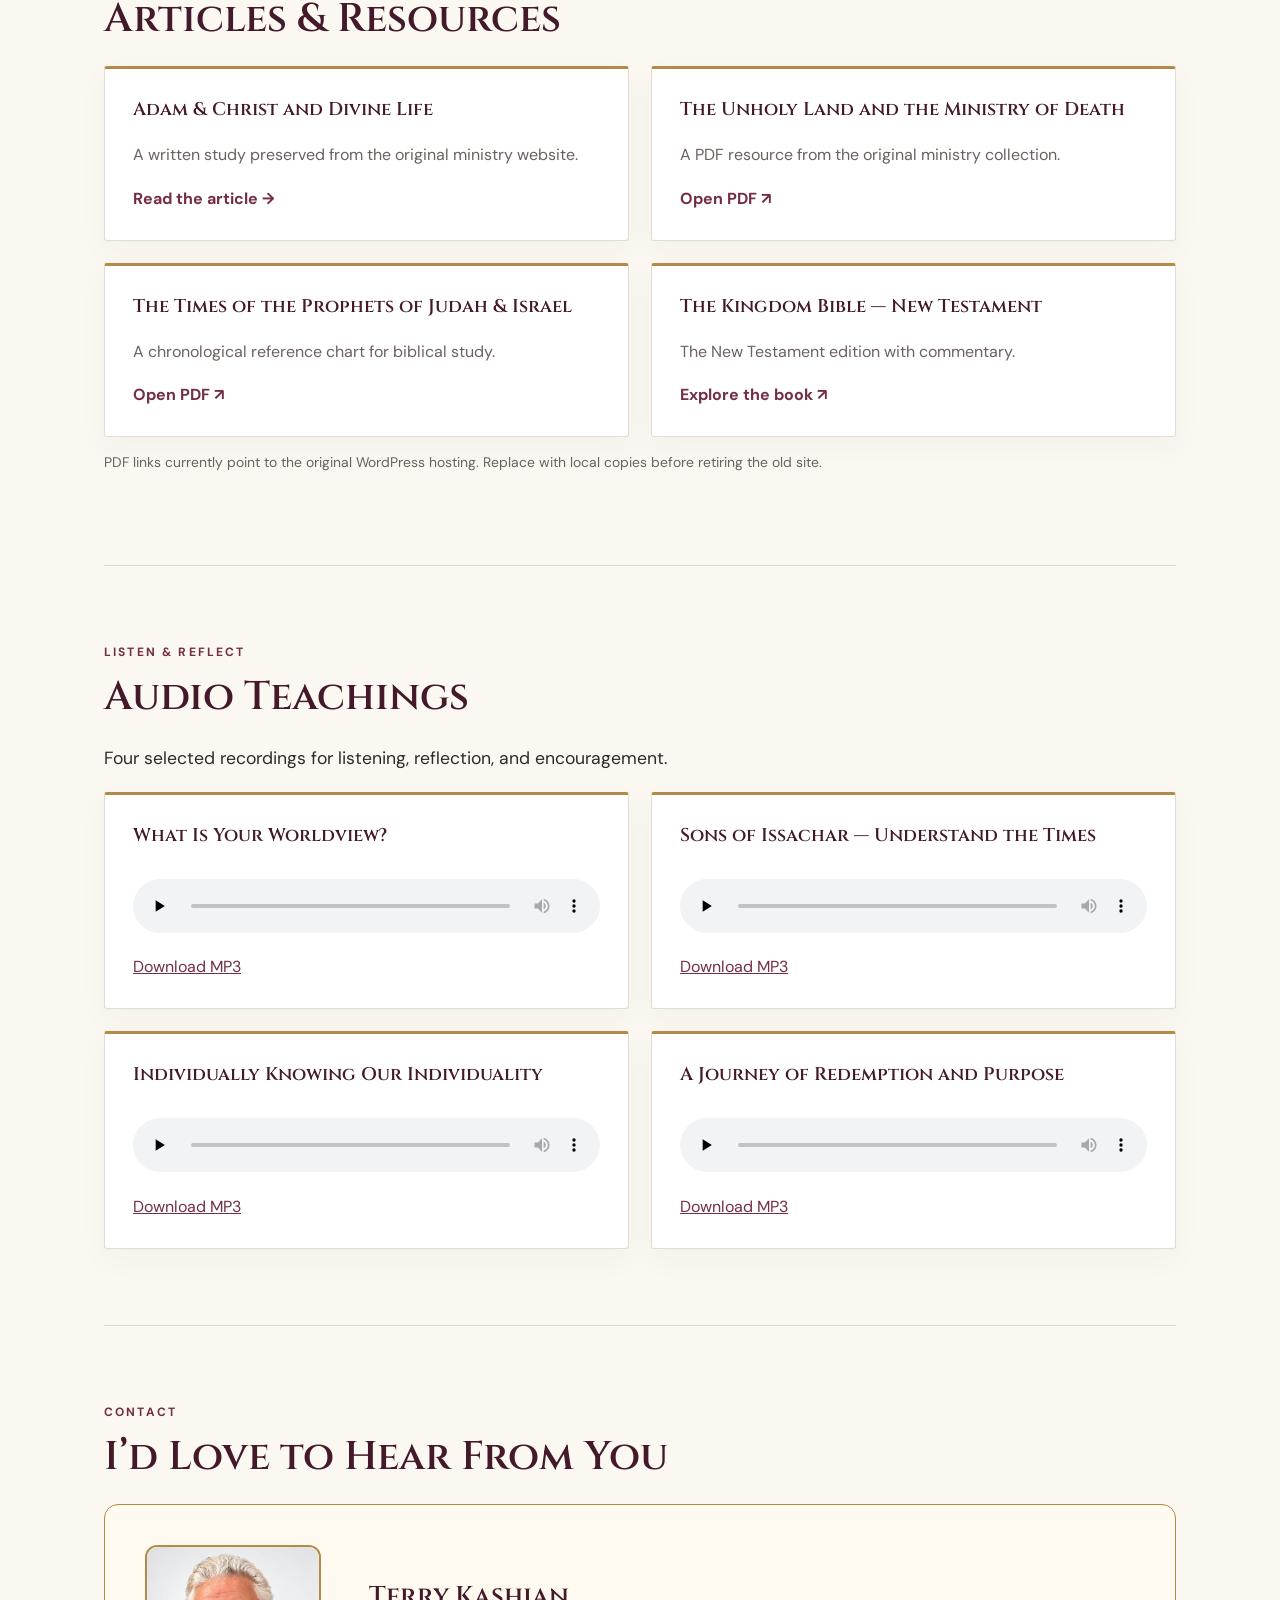
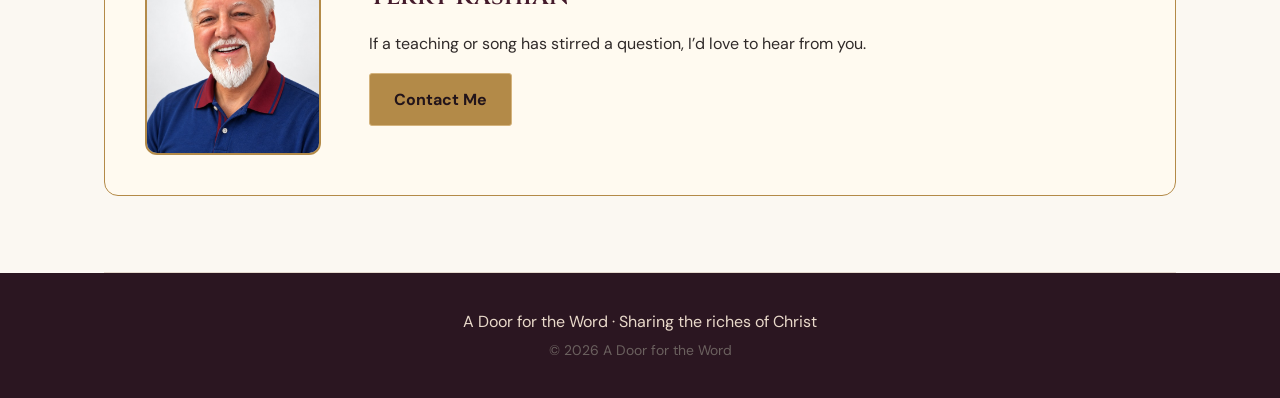
==== commit 45645f2d: "Add files via upload" ====
--- a/index.html
+++ b/index.html
@@ -14,7 +14,6 @@
 <img class="contact-portrait" src="[data-uri]" alt="Terry Kashian" width="600" height="720" />
 <div class="contact-details">
 <h3>Terry Kashian</h3>
-<p>If a teaching or song has stirred a question, I’d love to hear from you. You can write to me directly.</p>
-<p><a href="mailto:altarlife@gmail.com">altarlife@gmail.com</a></p>
-<a class="article-link" href="https://terrykashlibrary.com/Contact.html">Use my library contact form →</a>
+<p>If a teaching or song has stirred a question, I’d love to hear from you.</p>
+<a class="btn" href="https://terrykashlibrary.com/Contact.html">Contact Me</a>
 </div></div></section></main><footer class="footer">A Door for the Word · Sharing the riches of Christ<br><span class="small">© 2026 A Door for the Word</span></footer></body></html>
